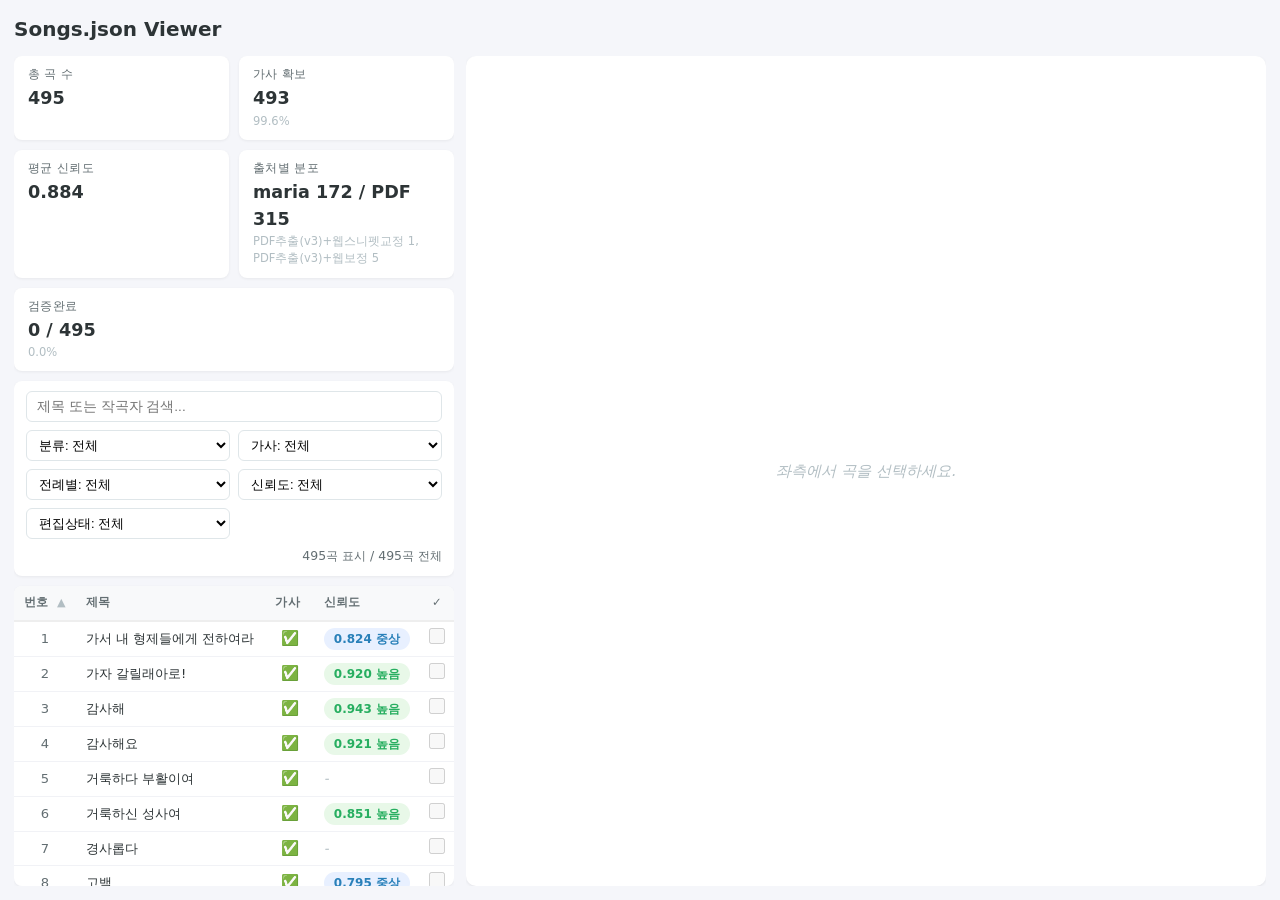
==== viewer/index.html @ a034b21b "Complete S-004: viewer UI/UX overhaul for lyrics editing 뷰어를 선곡 담당자 실사용 수준으로 끌어올림.  산출물 - viewer/ser" ====
<!DOCTYPE html>
<html lang="ko">
<head>
<meta charset="UTF-8">
<meta name="viewport" content="width=device-width, initial-scale=1.0">
<title>Songs.json Viewer</title>
<style>
*, *::before, *::after { box-sizing: border-box; margin: 0; padding: 0; }

html, body { height: 100%; }

body {
  font-family: system-ui, -apple-system, sans-serif;
  background: #f5f6fa;
  color: #2d3436;
  line-height: 1.5;
  overflow: hidden;
}

.app {
  display: grid;
  grid-template-columns: minmax(360px, 440px) minmax(0, 1fr);
  grid-template-rows: auto minmax(0, 1fr);
  gap: 12px;
  height: 100vh;
  padding: 14px;
}

.app > .header-bar {
  grid-column: 1 / -1;
  display: flex;
  align-items: center;
  gap: 16px;
}

.left-pane, .right-pane {
  min-height: 0;
  display: flex;
  flex-direction: column;
  gap: 10px;
  overflow: hidden;
}

h1 {
  font-size: 1.25rem;
  font-weight: 700;
  color: #2d3436;
  margin-right: auto;
}

/* ── Stats Cards ── */
.stats-grid {
  display: grid;
  grid-template-columns: repeat(2, 1fr);
  gap: 10px;
}

.stat-card {
  background: #fff;
  border-radius: 8px;
  padding: 10px 14px;
  box-shadow: 0 1px 3px rgba(0,0,0,0.06);
}

.stat-card .label {
  font-size: 0.72rem;
  color: #636e72;
  text-transform: uppercase;
  letter-spacing: 0.4px;
  margin-bottom: 2px;
}

.stat-card .value {
  font-size: 1.1rem;
  font-weight: 700;
  color: #2d3436;
}

.stat-card .sub {
  font-size: 0.72rem;
  color: #b2bec3;
  margin-top: 1px;
}

/* ── Filter Bar ── */
.filter-bar {
  background: #fff;
  border-radius: 8px;
  padding: 10px 12px;
  box-shadow: 0 1px 3px rgba(0,0,0,0.06);
  display: grid;
  grid-template-columns: 1fr 1fr;
  gap: 8px;
  align-items: center;
}

.filter-bar input[type="text"] {
  grid-column: 1 / -1;
  min-width: 0;
  padding: 7px 10px;
  border: 1px solid #dfe6e9;
  border-radius: 6px;
  font-size: 0.85rem;
  outline: none;
  transition: border-color 0.2s;
}

.filter-bar input[type="text"]:focus {
  border-color: #74b9ff;
}

.filter-bar select {
  min-width: 0;
  padding: 6px 8px;
  border: 1px solid #dfe6e9;
  border-radius: 6px;
  font-size: 0.8rem;
  background: #fff;
  cursor: pointer;
  outline: none;
}

.filter-bar select:focus {
  border-color: #74b9ff;
}

.filter-count {
  grid-column: 1 / -1;
  font-size: 0.78rem;
  color: #636e72;
  text-align: right;
}

/* ── Table ── */
.table-wrapper {
  background: #fff;
  border-radius: 8px;
  box-shadow: 0 1px 3px rgba(0,0,0,0.06);
  overflow: auto;
  flex: 1;
  min-height: 0;
}

table {
  width: 100%;
  border-collapse: collapse;
}

thead { position: sticky; top: 0; z-index: 1; }

thead th {
  background: #f8f9fa;
  padding: 8px 10px;
  text-align: left;
  font-size: 0.72rem;
  font-weight: 600;
  color: #636e72;
  text-transform: uppercase;
  letter-spacing: 0.3px;
  border-bottom: 2px solid #eee;
  cursor: pointer;
  user-select: none;
  white-space: nowrap;
}

thead th:hover {
  background: #eef1f5;
}

thead th .sort-arrow {
  margin-left: 4px;
  font-size: 0.7rem;
  color: #b2bec3;
}

thead th .sort-arrow.active {
  color: #2d3436;
}

tbody tr {
  cursor: pointer;
  transition: background 0.15s;
}

tbody tr:hover {
  background: #f0f4ff;
}

tbody tr.selected {
  background: #dfe6ff;
}

tbody td {
  padding: 6px 10px;
  font-size: 0.82rem;
  border-bottom: 1px solid #f1f2f6;
}

td.num-col {
  text-align: center;
  color: #636e72;
  font-weight: 500;
  width: 48px;
}

td.icon-col {
  text-align: center;
  width: 36px;
  font-size: 0.9rem;
}

td.badge-col {
  width: 90px;
}

td.check-col, th[data-col="검증완료"] {
  width: 34px;
  text-align: center;
  padding: 4px 6px;
}

td.check-col input[type="checkbox"] {
  cursor: pointer;
  width: 16px;
  height: 16px;
}

td.check-col.saving input {
  opacity: 0.4;
}

/* ── Badges ── */
.badge {
  display: inline-block;
  padding: 2px 10px;
  border-radius: 12px;
  font-size: 0.75rem;
  font-weight: 600;
  white-space: nowrap;
}

.badge-green  { background: #e8f8e8; color: #27ae60; }
.badge-blue   { background: #e8f0ff; color: #2980b9; }
.badge-yellow { background: #fff8e1; color: #f39c12; }
.badge-red    { background: #fde8e8; color: #e74c3c; }
.badge-gray   { background: #f1f2f6; color: #636e72; }

.user-edit-mark {
  display: inline-block;
  margin-left: 4px;
  color: #e67e22;
  font-weight: 700;
  cursor: help;
}

/* ── Detail Panel ── */
.detail-panel {
  background: #fff;
  border-radius: 10px;
  box-shadow: 0 1px 3px rgba(0,0,0,0.08);
  padding: 20px 24px;
  flex: 1;
  min-height: 0;
  overflow-y: auto;
  display: flex;
  flex-direction: column;
}

.detail-empty {
  flex: 1;
  display: flex;
  align-items: center;
  justify-content: center;
  color: #b2bec3;
  font-size: 0.95rem;
  font-style: italic;
}

.detail-title-row {
  display: flex;
  align-items: baseline;
  gap: 16px;
  margin-bottom: 16px;
  padding-bottom: 12px;
  border-bottom: 2px solid #f1f2f6;
}

.detail-panel .detail-title {
  font-size: 1.4rem;
  font-weight: 700;
  flex: 1;
  min-width: 0;
}

.verify-label {
  display: flex;
  align-items: center;
  gap: 6px;
  font-size: 0.82rem;
  color: #636e72;
  cursor: pointer;
  user-select: none;
  white-space: nowrap;
}

.verify-label input[type="checkbox"] {
  width: 16px;
  height: 16px;
  cursor: pointer;
}

.detail-nav {
  display: flex;
  align-items: center;
  gap: 8px;
  font-size: 0.82rem;
  color: #636e72;
  white-space: nowrap;
}

.detail-nav .nav-btn {
  padding: 4px 10px;
  border: 1px solid #dfe6e9;
  border-radius: 6px;
  background: #fff;
  cursor: pointer;
  font-size: 0.82rem;
  color: #2d3436;
}

.detail-nav .nav-btn:hover:not(:disabled) { background: #f0f4ff; border-color: #74b9ff; }
.detail-nav .nav-btn:disabled { opacity: 0.4; cursor: not-allowed; }

.detail-nav .nav-pos {
  font-weight: 600;
  color: #2d3436;
  min-width: 70px;
  text-align: center;
}

.detail-meta {
  display: grid;
  grid-template-columns: repeat(auto-fill, minmax(220px, 1fr));
  gap: 10px 24px;
  margin-bottom: 20px;
}

.detail-meta .meta-item {
  display: flex;
  gap: 8px;
}

.detail-meta .meta-label {
  font-size: 0.82rem;
  color: #636e72;
  white-space: nowrap;
  min-width: 80px;
}

.detail-meta .meta-value {
  font-size: 0.88rem;
  font-weight: 500;
}

.detail-section-title {
  font-size: 0.9rem;
  font-weight: 700;
  color: #2d3436;
  margin: 20px 0 10px;
  padding-bottom: 6px;
  border-bottom: 1px solid #f1f2f6;
}

.lyrics-box {
  background: #fafbfc;
  border: 1px solid #eee;
  border-radius: 8px;
  padding: 18px 22px;
  font-size: 0.9rem;
  line-height: 1.8;
  white-space: pre-wrap;
  word-break: break-word;
  max-height: 500px;
  overflow-y: auto;
}

.lyrics-section-header {
  display: flex;
  align-items: center;
  justify-content: space-between;
  margin: 20px 0 10px;
  padding-bottom: 6px;
  border-bottom: 1px solid #f1f2f6;
}

.lyrics-section-header .title {
  font-size: 0.9rem;
  font-weight: 700;
  color: #2d3436;
}

.btn {
  display: inline-block;
  padding: 6px 14px;
  border: 1px solid #dfe6e9;
  border-radius: 6px;
  font-size: 0.82rem;
  background: #fff;
  color: #2d3436;
  cursor: pointer;
  transition: background 0.15s, border-color 0.15s;
}

.btn:hover { background: #f0f4ff; border-color: #74b9ff; }
.btn-primary { background: #74b9ff; color: #fff; border-color: #74b9ff; }
.btn-primary:hover { background: #5aa3f5; border-color: #5aa3f5; }
.btn-danger { color: #c0392b; border-color: #f5b7b1; }
.btn-danger:hover { background: #fde8e8; }
.btn:disabled { opacity: 0.5; cursor: not-allowed; }

.editor-split {
  display: grid;
  grid-template-columns: 1fr 1fr;
  gap: 10px;
  margin-bottom: 16px;
}

@media (max-width: 1200px) {
  .editor-split { grid-template-columns: 1fr; }
}

.lyrics-editor {
  width: 100%;
  min-height: 320px;
  padding: 12px 16px;
  border: 1px solid #dfe6e9;
  border-radius: 8px;
  font-family: ui-monospace, Menlo, Consolas, monospace;
  font-size: 0.88rem;
  line-height: 1.7;
  resize: vertical;
  outline: none;
  transition: border-color 0.15s;
}

.lyrics-editor:focus { border-color: #74b9ff; }
.lyrics-editor[readonly] { background: #fafbfc; color: #636e72; }

.preview-pane {
  border: 1px solid #eee;
  border-radius: 8px;
  background: #fafbfc;
  padding: 10px;
  min-height: 320px;
  max-height: 520px;
  overflow-y: auto;
  font-size: 0.85rem;
  line-height: 1.7;
}

.dirty-dot {
  color: #e67e22;
  font-size: 0.7rem;
  margin-left: 4px;
  animation: pulse 1.5s ease-in-out infinite;
}

@keyframes pulse {
  0%, 100% { opacity: 1; }
  50% { opacity: 0.4; }
}

.lyrics-section-header .hint {
  font-size: 0.72rem;
  color: #b2bec3;
  white-space: nowrap;
}

.preview-section {
  background: #fff;
  border: 1px solid #eef0f4;
  border-radius: 6px;
  padding: 10px 14px;
  margin-bottom: 10px;
}

.preview-section:last-child { margin-bottom: 0; }

.preview-section-header {
  display: flex;
  align-items: center;
  gap: 6px;
  margin-bottom: 6px;
  padding-bottom: 4px;
  border-bottom: 1px dashed #eef0f4;
}

.preview-marker {
  display: inline-block;
  background: #74b9ff;
  color: #fff;
  padding: 1px 8px;
  border-radius: 4px;
  font-size: 0.76rem;
  font-weight: 600;
}

.preview-marker.implicit { background: #b2bec3; }

.preview-section-body {
  white-space: pre-wrap;
  word-break: break-word;
  color: #2d3436;
}

.preview-violations {
  margin-left: auto;
  display: flex;
  gap: 4px;
  flex-wrap: wrap;
}

.violation-tag {
  background: #fde8e8;
  color: #c0392b;
  padding: 1px 7px;
  border-radius: 4px;
  font-size: 0.72rem;
  font-weight: 600;
  cursor: help;
}

.preview-summary {
  font-size: 0.78rem;
  color: #636e72;
  margin-bottom: 8px;
  display: flex;
  gap: 12px;
}

.preview-summary .ok { color: #27ae60; font-weight: 600; }
.preview-summary .bad { color: #e74c3c; font-weight: 600; }

.preview-empty {
  color: #b2bec3;
  font-style: italic;
  text-align: center;
  padding: 40px 0;
}

.editor-actions {
  display: flex;
  gap: 8px;
  margin-top: 10px;
  align-items: center;
}

.editor-actions .hint {
  margin-left: auto;
  font-size: 0.78rem;
  color: #b2bec3;
}

.save-status {
  font-size: 0.82rem;
  color: #636e72;
}
.save-status.ok   { color: #27ae60; }
.save-status.err  { color: #e74c3c; }

.lyrics-box .marker {
  display: inline-block;
  background: #74b9ff;
  color: #fff;
  padding: 1px 8px;
  border-radius: 4px;
  font-size: 0.78rem;
  font-weight: 600;
  margin-right: 4px;
}

.reliability-grid {
  display: grid;
  grid-template-columns: repeat(auto-fill, minmax(200px, 1fr));
  gap: 8px;
}

.reliability-item {
  display: flex;
  justify-content: space-between;
  align-items: center;
  background: #fafbfc;
  padding: 6px 12px;
  border-radius: 6px;
  font-size: 0.82rem;
}

.reliability-item .ri-name {
  color: #636e72;
}

.reliability-item .ri-bar {
  width: 60px;
  height: 6px;
  background: #eee;
  border-radius: 3px;
  margin: 0 8px;
  overflow: hidden;
  flex-shrink: 0;
}

.reliability-item .ri-bar-fill {
  height: 100%;
  border-radius: 3px;
  transition: width 0.3s;
}

.reliability-item .ri-val {
  font-weight: 600;
  min-width: 36px;
  text-align: right;
}

.ref-links {
  display: flex;
  flex-direction: column;
  gap: 6px;
}

.ref-link-row {
  display: flex;
  align-items: center;
  gap: 8px;
  background: #fafbfc;
  border: 1px solid #eef0f4;
  border-radius: 6px;
  padding: 6px 10px;
  font-size: 0.85rem;
}

.ref-link-row a {
  color: #2980b9;
  text-decoration: none;
  flex-shrink: 0;
  font-weight: 500;
  min-width: 90px;
}

.ref-link-row a:hover { text-decoration: underline; }

.ref-link-row .ref-url-text {
  flex: 1;
  min-width: 0;
  overflow: hidden;
  text-overflow: ellipsis;
  white-space: nowrap;
  color: #636e72;
  font-size: 0.78rem;
  font-family: ui-monospace, Menlo, Consolas, monospace;
}

.ref-link-row .ref-btn {
  border: none;
  background: transparent;
  color: #636e72;
  cursor: pointer;
  padding: 2px 6px;
  border-radius: 4px;
  font-size: 0.82rem;
}

.ref-link-row .ref-btn:hover { background: #eef1f5; color: #2d3436; }
.ref-link-row .ref-btn.ref-btn-del:hover { background: #fde8e8; color: #c0392b; }

.ref-link-add {
  display: flex;
  gap: 6px;
  margin-top: 6px;
}

.ref-link-add input {
  flex: 1;
  min-width: 0;
  padding: 6px 10px;
  border: 1px solid #dfe6e9;
  border-radius: 6px;
  font-size: 0.82rem;
  font-family: ui-monospace, Menlo, Consolas, monospace;
  outline: none;
}

.ref-link-add input:focus { border-color: #74b9ff; }

.ref-link-empty {
  color: #b2bec3;
  font-style: italic;
  font-size: 0.82rem;
  padding: 4px 0;
}

.failure-reasons {
  display: flex;
  flex-wrap: wrap;
  gap: 6px;
  margin-top: 8px;
}

.failure-tag {
  background: #fde8e8;
  color: #c0392b;
  padding: 3px 10px;
  border-radius: 4px;
  font-size: 0.78rem;
}

.no-data {
  color: #b2bec3;
  font-style: italic;
  font-size: 0.85rem;
}

/* ── Loading / Error ── */
.loading-msg {
  text-align: center;
  padding: 60px;
  color: #636e72;
  font-size: 1rem;
}

.table-body-empty td {
  text-align: center;
  padding: 40px;
  color: #b2bec3;
}
</style>
</head>
<body>

<div class="app">
  <div class="header-bar">
    <h1>Songs.json Viewer</h1>
    <span class="save-status" id="saveStatus"></span>
  </div>

  <div class="left-pane">

  <!-- Stats -->
  <div class="stats-grid" id="statsGrid">
    <div class="stat-card">
      <div class="label">총 곡 수</div>
      <div class="value" id="statTotal">-</div>
    </div>
    <div class="stat-card">
      <div class="label">가사 확보</div>
      <div class="value" id="statLyrics">-</div>
      <div class="sub" id="statLyricsSub"></div>
    </div>
    <div class="stat-card">
      <div class="label">평균 신뢰도</div>
      <div class="value" id="statReliability">-</div>
    </div>
    <div class="stat-card">
      <div class="label">출처별 분포</div>
      <div class="value" id="statSources">-</div>
      <div class="sub" id="statSourcesSub"></div>
    </div>
    <div class="stat-card" style="grid-column: 1 / -1;">
      <div class="label">검증완료</div>
      <div class="value" id="statVerified">-</div>
      <div class="sub" id="statVerifiedSub"></div>
    </div>
  </div>

  <!-- Filters -->
  <div class="filter-bar">
    <input type="text" id="searchInput" placeholder="제목 또는 작곡자 검색...">
    <select id="filterCategory">
      <option value="">분류: 전체</option>
      <option value="성가">성가</option>
      <option value="미사곡">미사곡</option>
    </select>
    <select id="filterLyrics">
      <option value="">가사: 전체</option>
      <option value="true">확보</option>
      <option value="false">미확보</option>
    </select>
    <select id="filterLiturgy">
      <option value="">전례별: 전체</option>
      <option value="봉헌">봉헌</option>
      <option value="성체">성체</option>
      <option value="파견">파견</option>
      <option value="묵상">묵상</option>
    </select>
    <select id="filterReliability">
      <option value="">신뢰도: 전체</option>
      <option value="높음">높음</option>
      <option value="중상">중상</option>
      <option value="중">중</option>
      <option value="낮음">낮음</option>
    </select>
    <select id="filterEditState">
      <option value="">편집상태: 전체</option>
      <option value="violation">형식위반 (실패원인 있음)</option>
      <option value="unedited">미편집</option>
      <option value="edited">수정됨 (*)</option>
      <option value="verified">검증완료 ✓</option>
      <option value="unverified">검증 안 됨</option>
    </select>
    <span class="filter-count" id="filterCount"></span>
  </div>

  <!-- Table -->
  <div class="table-wrapper">
    <table>
      <thead>
        <tr>
          <th data-col="번호" data-type="number">번호 <span class="sort-arrow" id="sort-번호">&#9650;</span></th>
          <th data-col="제목" data-type="string">제목 <span class="sort-arrow" id="sort-제목"></span></th>
          <th data-col="가사확보" data-type="boolean">가사 <span class="sort-arrow" id="sort-가사확보"></span></th>
          <th data-col="신뢰도" data-type="number">신뢰도 <span class="sort-arrow" id="sort-신뢰도"></span></th>
          <th data-col="검증완료" data-type="boolean" title="수동 검증 완료 체크">✓</th>
        </tr>
      </thead>
      <tbody id="tableBody">
        <tr><td colspan="5" class="loading-msg">데이터를 불러오는 중...</td></tr>
      </tbody>
    </table>
  </div>

  </div><!-- /left-pane -->

  <div class="right-pane">

  <!-- Detail Panel -->
  <div class="detail-panel" id="detailPanel">
    <div class="detail-empty" id="detailEmpty">좌측에서 곡을 선택하세요.</div>

    <div id="detailContent" style="display:none;">
      <div class="detail-title-row">
        <div class="detail-title" id="detailTitle"></div>
        <label class="verify-label" title="수동 검증 완료">
          <input type="checkbox" id="detailVerifiedCb"> 검증완료
        </label>
        <div class="detail-nav">
          <button class="nav-btn" id="btnPrev" title="이전 곡 (k)">◀</button>
          <span class="nav-pos" id="navPos">- / -</span>
          <button class="nav-btn" id="btnNext" title="다음 곡 (j)">▶</button>
        </div>
      </div>
      <div class="detail-meta" id="detailMeta"></div>

      <div class="lyrics-section-header">
        <span class="title">가사 <span id="detailLyricsMark"></span> <span class="dirty-dot" id="dirtyDot" style="display:none;" title="저장되지 않은 변경사항">●</span></span>
        <span class="hint">Ctrl+S 저장 · Esc 되돌리기 · 곡 이동 시 자동 저장</span>
      </div>
      <div class="editor-split" id="editorSplit">
        <textarea class="lyrics-editor" id="lyricsEditor" spellcheck="false" placeholder="가사를 입력하세요"></textarea>
        <div class="preview-pane" id="previewPane">
          <div class="preview-empty">(내용 없음)</div>
        </div>
      </div>

      <div class="detail-section-title">신뢰도 세부 지표 <span id="detailReliabilityMark"></span></div>
      <div class="reliability-grid" id="detailReliability"></div>
      <div class="failure-reasons" id="detailFailures"></div>

      <div class="detail-section-title">참조 URL</div>
      <div class="ref-links" id="detailRefLinks"></div>
      <div class="ref-link-add" id="refLinkAddRow">
        <input type="url" id="refLinkInput" placeholder="https://... (Enter 또는 추가 버튼)" spellcheck="false">
        <button class="btn" id="refLinkAddBtn" type="button">추가</button>
      </div>
    </div>
  </div>
  </div><!-- /right-pane -->
</div><!-- /app -->

<script>
(function() {
  'use strict';

  let allSongs = [];
  let filteredSongs = [];
  let sortCol = '번호';
  let sortAsc = true;
  let selectedSongId = null;
  let readOnly = false;         // true when loaded without backend (no edit possible)
  let currentOriginalBody = ''; // last saved body for the currently displayed song
  let navigating = false;       // prevents re-entrant navigation

  // ── Load Data ──
  loadSongs();

  function loadSongs() {
    tryBackend()
      .catch(() => { readOnly = true; return tryStatic(); })
      .then(data => {
        allSongs = Object.values(data.songs);
        init();
      })
      .catch(err => {
        document.getElementById('tableBody').innerHTML =
          '<tr><td colspan="5" class="loading-msg" style="color:#e74c3c;">songs.json 로드 실패: ' + err.message + '</td></tr>';
      });
  }

  function tryBackend() {
    return fetch('/api/songs', { cache: 'no-store' })
      .then(r => { if (!r.ok) throw new Error('backend ' + r.status); return r.json(); });
  }

  function tryStatic() {
    return fetch('../data/songs.json')
      .then(r => { if (!r.ok) throw new Error('static ' + r.status); return r.json(); });
  }

  function init() {
    computeStats();
    applyFilters();
    bindEvents();
  }

  // ── Stats ──
  function computeStats() {
    const total = allSongs.length;
    const lyricsCount = allSongs.filter(s => s.가사 && s.가사.확보여부).length;
    const pct = total > 0 ? ((lyricsCount / total) * 100).toFixed(1) : 0;

    // Average reliability (only for songs with lyrics)
    const withScore = allSongs.filter(s => s.신뢰도 && typeof s.신뢰도.점수 === 'number');
    const avgScore = withScore.length > 0
      ? (withScore.reduce((a, s) => a + s.신뢰도.점수, 0) / withScore.length)
      : 0;

    // Sources
    const sources = {};
    allSongs.forEach(s => {
      const src = (s.가사 && s.가사.출처) || null;
      if (src) sources[src] = (sources[src] || 0) + 1;
    });

    document.getElementById('statTotal').textContent = total;
    document.getElementById('statLyrics').textContent = lyricsCount;
    document.getElementById('statLyricsSub').textContent = pct + '%';
    document.getElementById('statReliability').textContent = avgScore.toFixed(3);

    const mariaCount = sources['maria'] || 0;
    const pdfCount = sources['PDF추출(v3)'] || 0;
    document.getElementById('statSources').textContent = 'maria ' + mariaCount + ' / PDF ' + pdfCount;

    // Show other sources in sub if any
    const otherSources = Object.entries(sources)
      .filter(([k]) => k !== 'maria' && k !== 'PDF추출(v3)')
      .map(([k, v]) => k + ' ' + v);
    document.getElementById('statSourcesSub').textContent = otherSources.length > 0 ? otherSources.join(', ') : '';

    updateVerifiedStat();
  }

  function updateVerifiedStat() {
    const total = allSongs.length;
    const verified = allSongs.filter(s => s.검증완료).length;
    const pct = total > 0 ? ((verified / total) * 100).toFixed(1) : 0;
    const valEl = document.getElementById('statVerified');
    const subEl = document.getElementById('statVerifiedSub');
    if (valEl) valEl.textContent = verified + ' / ' + total;
    if (subEl) subEl.textContent = pct + '%';
  }

  // ── Filtering ──
  function applyFilters() {
    const q = document.getElementById('searchInput').value.trim().toLowerCase();
    const cat = document.getElementById('filterCategory').value;
    const lyr = document.getElementById('filterLyrics').value;
    const lit = document.getElementById('filterLiturgy').value;
    const rel = document.getElementById('filterReliability').value;
    const edit = document.getElementById('filterEditState').value;

    filteredSongs = allSongs.filter(s => {
      // Text search
      if (q) {
        const title = (s.제목 || '').toLowerCase();
        const composer = (s.작곡자 || '').toLowerCase();
        if (!title.includes(q) && !composer.includes(q)) return false;
      }
      // Category
      if (cat && s.분류 !== cat) return false;
      // Lyrics
      if (lyr === 'true' && !(s.가사 && s.가사.확보여부)) return false;
      if (lyr === 'false' && (s.가사 && s.가사.확보여부)) return false;
      // Liturgy
      if (lit) {
        const val = s.색인 && s.색인.전례별;
        if (val !== lit) return false;
      }
      // Reliability
      if (rel) {
        const grade = s.신뢰도 && s.신뢰도.등급;
        if (grade !== rel) return false;
      }
      // Edit state
      if (edit) {
        const hasViolation = !!(s.신뢰도 && Array.isArray(s.신뢰도.실패원인) && s.신뢰도.실패원인.length > 0);
        const isEdited = !!s.사용자수정시각;
        const isVerified = !!s.검증완료;
        if (edit === 'violation' && !hasViolation) return false;
        if (edit === 'unedited' && isEdited) return false;
        if (edit === 'edited' && !isEdited) return false;
        if (edit === 'verified' && !isVerified) return false;
        if (edit === 'unverified' && isVerified) return false;
      }
      return true;
    });

    sortSongs();
    renderTable();
    document.getElementById('filterCount').textContent = filteredSongs.length + '곡 표시 / ' + allSongs.length + '곡 전체';
    updateNavPos();
  }

  // ── Sorting ──
  function sortSongs() {
    filteredSongs.sort((a, b) => {
      let va, vb;
      switch (sortCol) {
        case '번호':
          va = a.번호; vb = b.번호; break;
        case '제목':
          va = a.제목 || ''; vb = b.제목 || ''; break;
        case '작곡자':
          va = a.작곡자 || ''; vb = b.작곡자 || ''; break;
        case '분류':
          va = a.분류 || ''; vb = b.분류 || ''; break;
        case '전례별':
          va = (a.색인 && a.색인.전례별) || ''; vb = (b.색인 && b.색인.전례별) || ''; break;
        case '가사확보':
          va = (a.가사 && a.가사.확보여부) ? 1 : 0;
          vb = (b.가사 && b.가사.확보여부) ? 1 : 0; break;
        case '신뢰도':
          va = (a.신뢰도 && a.신뢰도.점수) || 0;
          vb = (b.신뢰도 && b.신뢰도.점수) || 0; break;
        default:
          va = 0; vb = 0;
      }
      if (typeof va === 'string') {
        const cmp = va.localeCompare(vb, 'ko');
        return sortAsc ? cmp : -cmp;
      }
      return sortAsc ? va - vb : vb - va;
    });
  }

  // ── Render Table ──
  function renderTable() {
    const tbody = document.getElementById('tableBody');
    if (filteredSongs.length === 0) {
      tbody.innerHTML = '<tr><td colspan="5" class="table-body-empty">검색 결과가 없습니다.</td></tr>';
      return;
    }

    const fragment = document.createDocumentFragment();
    filteredSongs.forEach(s => {
      const tr = document.createElement('tr');
      if (s.번호 === selectedSongId) tr.classList.add('selected');
      tr.dataset.id = s.번호;

      const hasLyrics = s.가사 && s.가사.확보여부;
      const score = (s.신뢰도 && s.신뢰도.점수) || null;
      const grade = (s.신뢰도 && s.신뢰도.등급) || '';
      const edited = !!s.사용자수정시각;
      const verified = !!s.검증완료;

      tr.innerHTML =
        '<td class="num-col">' + s.번호 + '</td>' +
        '<td>' + esc(s.제목 || '') + '</td>' +
        '<td class="icon-col">' + (hasLyrics ? '\u2705' : '\u274C') + '</td>' +
        '<td class="badge-col">' + renderBadge(score, grade) + renderEditMark(edited, s.사용자수정시각) + '</td>' +
        '<td class="check-col"><input type="checkbox" data-verify-id="' + s.번호 + '"' + (verified ? ' checked' : '') + (readOnly ? ' disabled' : '') + ' title="수동 검증 완료"></td>';

      fragment.appendChild(tr);
    });

    tbody.innerHTML = '';
    tbody.appendChild(fragment);
  }

  function renderBadge(score, grade) {
    if (score === null) return '<span class="no-data">-</span>';
    const colorMap = { '높음': 'green', '중상': 'blue', '중': 'yellow', '낮음': 'red' };
    const cls = colorMap[grade] || 'gray';
    return '<span class="badge badge-' + cls + '">' + score.toFixed(3) + ' ' + grade + '</span>';
  }

  function renderEditMark(edited, timestamp) {
    if (!edited) return '';
    const tip = '사용자 수정됨 (' + (timestamp || '시각 미상') + ') — 신뢰도 재평가 필요';
    return '<span class="user-edit-mark" title="' + esc(tip) + '">*</span>';
  }

  function esc(str) {
    const el = document.createElement('span');
    el.textContent = str;
    return el.innerHTML;
  }

  const REF_URL_MAP = [
    { match: /(^|\.)maria\.catholic\.or\.kr$/, label: '가톨릭 굿뉴스', emoji: '⛪' },
    { match: /(^|\.)gasazip\.com$/,            label: '가사집',       emoji: '📝' },
    { match: /(^|\.)bugs\.co\.kr$/,            label: '벅스',         emoji: '🎵' },
    { match: /(^|\.)melon\.com$/,              label: '멜론',         emoji: '🍈' },
    { match: /(^|\.)genie\.co\.kr$/,           label: '지니',         emoji: '🧞' },
    { match: /(^|\.)(youtube\.com|youtu\.be)$/,label: '유튜브',       emoji: '📺' },
    { match: /(^|\.)vibe\.naver\.com$/,        label: 'VIBE',         emoji: '🎧' },
  ];

  function refUrlLabel(url) {
    let host = '';
    try { host = new URL(url).hostname.toLowerCase().replace(/^www\./, ''); }
    catch (e) { return { label: url, emoji: '🔗' }; }
    for (const rule of REF_URL_MAP) {
      if (rule.match.test(host)) return { label: rule.label, emoji: rule.emoji };
    }
    return { label: host || url, emoji: '🔗' };
  }

  function renderRefLinks(song) {
    const el = document.getElementById('detailRefLinks');
    const urls = (song.가사 && song.가사.참조URL) || [];
    if (urls.length === 0) {
      el.innerHTML = '<div class="ref-link-empty">등록된 참조 링크 없음</div>';
      return;
    }
    el.innerHTML = urls.map((url, i) => {
      const { label, emoji } = refUrlLabel(url);
      const delBtn = readOnly ? '' :
        '<button class="ref-btn ref-btn-del" data-ref-del="' + i + '" title="삭제">✕</button>';
      return '<div class="ref-link-row">' +
        '<a href="' + esc(url) + '" target="_blank" rel="noopener" title="' + esc(url) + '">' +
          emoji + ' ' + esc(label) +
        '</a>' +
        '<span class="ref-url-text" title="' + esc(url) + '">' + esc(url) + '</span>' +
        delBtn +
      '</div>';
    }).join('');
  }

  function currentRefUrls() {
    const song = allSongs.find(s => s.번호 === selectedSongId);
    return (song && song.가사 && Array.isArray(song.가사.참조URL)) ? song.가사.참조URL.slice() : [];
  }

  function saveRefUrls(urls) {
    if (readOnly || selectedSongId === null) return Promise.resolve({ ok: false, error: 'readOnly' });
    const song = allSongs.find(s => s.번호 === selectedSongId);
    if (!song) return Promise.resolve({ ok: false, error: 'no song' });
    setSaveStatus('참조URL 저장 중...', '');
    return fetch('/api/songs/' + encodeURIComponent(String(song.번호)), {
      method: 'PUT',
      headers: { 'Content-Type': 'application/json' },
      body: JSON.stringify({ '가사': { '참조URL': urls } }),
    })
      .then(r => r.json().then(j => ({ httpOk: r.ok, body: j })))
      .then(({ httpOk, body }) => {
        if (!httpOk || !body.ok) {
          setSaveStatus('참조URL 저장 실패: ' + (body.error || 'unknown'), 'err');
          return { ok: false, error: body.error };
        }
        song.가사 = song.가사 || {};
        song.가사.참조URL = urls;
        song.사용자수정시각 = body['사용자수정시각'];
        setSaveStatus('참조URL 저장됨 (' + body['사용자수정시각'] + ')', 'ok');
        renderRefLinks(song);
        const markHtml = renderEditMark(true, body['사용자수정시각']);
        document.getElementById('detailLyricsMark').innerHTML = markHtml;
        document.getElementById('detailReliabilityMark').innerHTML = markHtml;
        return { ok: true };
      })
      .catch(err => {
        setSaveStatus('네트워크 오류: ' + err.message, 'err');
        return { ok: false, error: err.message };
      });
  }

  function addRefUrl() {
    const input = document.getElementById('refLinkInput');
    const url = input.value.trim();
    if (!url) return;
    if (!/^https?:\/\//i.test(url)) {
      setSaveStatus('URL은 http:// 또는 https:// 로 시작해야 합니다.', 'err');
      return;
    }
    const urls = currentRefUrls();
    if (urls.includes(url)) {
      setSaveStatus('이미 등록된 URL입니다.', 'err');
      return;
    }
    urls.push(url);
    saveRefUrls(urls).then(res => {
      if (res.ok) input.value = '';
    });
  }

  function deleteRefUrl(index) {
    const urls = currentRefUrls();
    if (index < 0 || index >= urls.length) return;
    urls.splice(index, 1);
    saveRefUrls(urls);
  }

  // ── Detail Panel ──
  function showDetail(song) {
    selectedSongId = song.번호;
    document.getElementById('detailEmpty').style.display = 'none';
    document.getElementById('detailContent').style.display = '';

    // Title
    document.getElementById('detailTitle').textContent = song.번호 + '. ' + (song.제목 || '');

    // Verification checkbox (detail panel)
    const detailCb = document.getElementById('detailVerifiedCb');
    detailCb.checked = !!song.검증완료;
    detailCb.disabled = readOnly;

    // Edit marker (*)
    const markHtml = renderEditMark(!!song.사용자수정시각, song.사용자수정시각);
    document.getElementById('detailLyricsMark').innerHTML = markHtml;
    document.getElementById('detailReliabilityMark').innerHTML = markHtml;

    // Load lyrics into the always-on editor
    const editor = document.getElementById('lyricsEditor');
    const body = (song.가사 && song.가사.본문) || '';
    editor.value = body;
    editor.readOnly = readOnly;
    currentOriginalBody = body;
    updateDirtyIndicator();
    renderPreview(body);
    setSaveStatus('', '');

    // Meta
    const metaEl = document.getElementById('detailMeta');
    const liturgy = song.색인 || {};
    const extId = song.외부ID || {};
    const metaItems = [
      ['작곡자', song.작곡자 || '-'],
      ['분류', song.분류 || '-'],
      ['전례별', liturgy.전례별 || '-'],
      ['전례시기', liturgy.전례시기 || '-'],
      ['성월별', liturgy.성월별 || '-'],
      ['대축일별', liturgy.대축일별 || '-'],
      ['관련성경구절', liturgy.관련성경구절 || '-'],
      ['비고', liturgy.비고 || '-'],
      ['가톨릭성가번호', extId.가톨릭성가번호 != null ? extId.가톨릭성가번호 : '-'],
      ['가사출처', (song.가사 && song.가사.출처) || '-'],
      ['절구조', (song.가사 && song.가사.절구조) || '-'],
    ];
    metaEl.innerHTML = metaItems.map(([label, value]) =>
      '<div class="meta-item"><span class="meta-label">' + label + '</span><span class="meta-value">' + esc(String(value)) + '</span></div>'
    ).join('');

    // Reliability
    const relGrid = document.getElementById('detailReliability');
    const failEl = document.getElementById('detailFailures');
    if (song.신뢰도 && song.신뢰도.세부지표) {
      const indicators = song.신뢰도.세부지표;
      relGrid.innerHTML = Object.entries(indicators).map(([name, val]) => {
        const pct = (val * 100).toFixed(1);
        const color = val >= 0.8 ? '#27ae60' : val >= 0.5 ? '#f39c12' : '#e74c3c';
        return '<div class="reliability-item">' +
          '<span class="ri-name">' + esc(name) + '</span>' +
          '<div class="ri-bar"><div class="ri-bar-fill" style="width:' + pct + '%;background:' + color + '"></div></div>' +
          '<span class="ri-val">' + pct + '%</span>' +
          '</div>';
      }).join('');
    } else {
      relGrid.innerHTML = '<span class="no-data">세부 지표 없음</span>';
    }

    // Failure reasons
    if (song.신뢰도 && song.신뢰도.실패원인 && song.신뢰도.실패원인.length > 0) {
      failEl.innerHTML = song.신뢰도.실패원인.map(r =>
        '<span class="failure-tag">' + esc(r) + '</span>'
      ).join('');
    } else {
      failEl.innerHTML = '';
    }

    // Ref links
    renderRefLinks(song);
    document.getElementById('refLinkInput').value = '';
    document.getElementById('refLinkAddRow').style.display = readOnly ? 'none' : '';

    // Highlight selected row + scroll into view within its scroll container
    document.querySelectorAll('#tableBody tr').forEach(tr => {
      const match = tr.dataset.id == song.번호;
      tr.classList.toggle('selected', match);
      if (match) tr.scrollIntoView({ block: 'nearest' });
    });

    updateNavPos();
  }

  // ── Events ──
  function bindEvents() {
    // Search
    let searchTimer;
    document.getElementById('searchInput').addEventListener('input', function() {
      clearTimeout(searchTimer);
      searchTimer = setTimeout(applyFilters, 200);
    });

    // Filters
    ['filterCategory', 'filterLyrics', 'filterLiturgy', 'filterReliability', 'filterEditState'].forEach(id => {
      document.getElementById(id).addEventListener('change', applyFilters);
    });

    // Nav buttons (go through autosave gate too)
    document.getElementById('btnPrev').addEventListener('click', () => navTo(-1));
    document.getElementById('btnNext').addEventListener('click', () => navTo(1));

    // Warn on tab close if dirty
    window.addEventListener('beforeunload', function(e) {
      if (isDirty()) {
        e.preventDefault();
        e.returnValue = '';
      }
    });

    // Table row click (ignore when checkbox was clicked)
    document.getElementById('tableBody').addEventListener('click', function(e) {
      if (e.target.closest('.check-col')) return;
      const tr = e.target.closest('tr');
      if (!tr || !tr.dataset.id) return;
      const song = allSongs.find(s => s.번호 == tr.dataset.id);
      if (song) requestNavigate(song);
    });

    // Verification checkbox toggle (table)
    document.getElementById('tableBody').addEventListener('change', function(e) {
      const cb = e.target;
      if (!cb.matches('input[type="checkbox"][data-verify-id]')) return;
      toggleVerified(cb.dataset.verifyId, cb);
    });

    // Verification checkbox (detail panel)
    document.getElementById('detailVerifiedCb').addEventListener('change', function(e) {
      if (selectedSongId === null) return;
      // Delegate to the same logic as the table checkbox
      toggleVerified(selectedSongId, e.target);
      // Keep the corresponding table-row checkbox in sync visually
      const rowCb = document.querySelector(
        '#tableBody input[data-verify-id="' + CSS.escape(String(selectedSongId)) + '"]'
      );
      if (rowCb) rowCb.checked = e.target.checked;
    });

    // Column sort
    document.querySelectorAll('thead th').forEach(th => {
      th.addEventListener('click', function() {
        const col = this.dataset.col;
        if (sortCol === col) {
          sortAsc = !sortAsc;
        } else {
          sortCol = col;
          sortAsc = true;
        }
        updateSortArrows();
        applyFilters();
      });
    });

    // Editor input → preview + dirty marker
    document.getElementById('lyricsEditor').addEventListener('input', function() {
      renderPreview(this.value);
      updateDirtyIndicator();
    });

    // Ref URL add/delete
    document.getElementById('refLinkAddBtn').addEventListener('click', addRefUrl);
    document.getElementById('refLinkInput').addEventListener('keydown', function(e) {
      if (e.key === 'Enter') {
        e.preventDefault();
        addRefUrl();
      }
    });
    document.getElementById('detailRefLinks').addEventListener('click', function(e) {
      const btn = e.target.closest('[data-ref-del]');
      if (!btn) return;
      const idx = parseInt(btn.dataset.refDel, 10);
      if (!Number.isNaN(idx)) deleteRefUrl(idx);
    });

    // Keyboard shortcuts
    document.addEventListener('keydown', function(e) {
      // Ctrl+S and Esc work regardless of focus target
      if ((e.ctrlKey || e.metaKey) && (e.key === 's' || e.key === 'S')) {
        e.preventDefault();
        saveCurrentLyrics({ allowEmpty: true });
        return;
      }
      if (e.key === 'Escape') {
        if (isDirty()) {
          e.preventDefault();
          revertLyrics();
        }
        return;
      }
      // Navigation j/k: only when focus isn't in an editable field
      const tag = (e.target && e.target.tagName) || '';
      if (/^(INPUT|TEXTAREA|SELECT)$/.test(tag)) return;
      if (e.ctrlKey || e.metaKey || e.altKey) return;
      if (e.key === 'j') {
        e.preventDefault();
        navTo(1);
      } else if (e.key === 'k') {
        e.preventDefault();
        navTo(-1);
      }
    });
  }

  // ── Verification Checkbox ──
  function toggleVerified(id, cbEl) {
    if (readOnly) return;
    const song = allSongs.find(s => s.번호 == id);
    if (!song) return;
    const newVal = cbEl.checked;
    const prevVal = !!song.검증완료;
    if (newVal === prevVal) return;

    const cell = cbEl.closest('.check-col');
    if (cell) cell.classList.add('saving');
    cbEl.disabled = true;

    fetch('/api/songs/' + encodeURIComponent(String(song.번호)), {
      method: 'PUT',
      headers: { 'Content-Type': 'application/json' },
      body: JSON.stringify({ '검증완료': newVal }),
    })
      .then(r => r.json().then(j => ({ httpOk: r.ok, body: j })))
      .then(({ httpOk, body }) => {
        cbEl.disabled = false;
        if (cell) cell.classList.remove('saving');
        if (!httpOk || !body.ok) {
          cbEl.checked = prevVal; // revert UI
          setSaveStatus('검증완료 저장 실패: ' + (body.error || 'unknown'), 'err');
          return;
        }
        song.검증완료 = body['검증완료'];
        // Sync detail-panel checkbox if showing this song
        if (selectedSongId === song.번호) {
          const detailCb = document.getElementById('detailVerifiedCb');
          if (detailCb) detailCb.checked = song.검증완료;
        }
        updateVerifiedStat();
        setSaveStatus(newVal ? '검증 완료' : '검증 해제', 'ok');
      })
      .catch(err => {
        cbEl.disabled = false;
        if (cell) cell.classList.remove('saving');
        cbEl.checked = prevVal;
        setSaveStatus('네트워크 오류: ' + err.message, 'err');
      });
  }

  // ── Edit / Save ──
  function isDirty() {
    if (selectedSongId === null) return false;
    return document.getElementById('lyricsEditor').value !== currentOriginalBody;
  }

  function updateDirtyIndicator() {
    const dot = document.getElementById('dirtyDot');
    dot.style.display = (!readOnly && isDirty()) ? '' : 'none';
  }

  function revertLyrics() {
    if (readOnly || selectedSongId === null) return;
    const editor = document.getElementById('lyricsEditor');
    editor.value = currentOriginalBody;
    renderPreview(currentOriginalBody);
    updateDirtyIndicator();
    setSaveStatus('되돌림', '');
  }

  // Returns a Promise<{ok, error?, skipped?}>. When allowEmpty is false,
  // an empty body (trimmed) is refused — used for autosave to avoid
  // accidental wipes.
  function saveCurrentLyrics({ allowEmpty }) {
    if (readOnly || selectedSongId === null) {
      return Promise.resolve({ ok: true, skipped: true });
    }
    const song = allSongs.find(s => s.번호 === selectedSongId);
    if (!song) return Promise.resolve({ ok: false, error: 'no song' });
    const newBody = document.getElementById('lyricsEditor').value;

    if (newBody === currentOriginalBody) {
      return Promise.resolve({ ok: true, skipped: true });
    }
    if (!allowEmpty && newBody.trim() === '') {
      return Promise.resolve({
        ok: false,
        error: '빈 본문 자동 저장 거부 (Ctrl+S로만 저장 가능)',
        emptyGuard: true,
      });
    }

    setSaveStatus('저장 중...', '');
    return fetch('/api/songs/' + encodeURIComponent(String(song.번호)), {
      method: 'PUT',
      headers: { 'Content-Type': 'application/json' },
      body: JSON.stringify({ '가사': { '본문': newBody } }),
    })
      .then(r => r.json().then(j => ({ httpOk: r.ok, body: j })))
      .then(({ httpOk, body }) => {
        if (!httpOk || !body.ok) {
          setSaveStatus('저장 실패: ' + (body.error || 'unknown'), 'err');
          return { ok: false, error: body.error || 'http ' + !httpOk };
        }
        song.가사 = song.가사 || {};
        song.가사.본문 = newBody;
        song.사용자수정시각 = body['사용자수정시각'];
        currentOriginalBody = newBody;
        setSaveStatus('저장됨 (' + body['사용자수정시각'] + ')', 'ok');
        updateDirtyIndicator();
        renderTable();
        // Refresh (*) marks in detail without full showDetail
        const markHtml = renderEditMark(true, body['사용자수정시각']);
        document.getElementById('detailLyricsMark').innerHTML = markHtml;
        document.getElementById('detailReliabilityMark').innerHTML = markHtml;
        return { ok: true };
      })
      .catch(err => {
        setSaveStatus('네트워크 오류: ' + err.message, 'err');
        return { ok: false, error: err.message };
      });
  }

  // Gates navigation through autosave-on-leave.
  // Returns Promise<boolean> — true if navigation should proceed.
  function attemptAutosave() {
    if (!isDirty()) return Promise.resolve(true);
    return saveCurrentLyrics({ allowEmpty: false }).then(res => {
      if (res.ok) return true;
      if (res.emptyGuard) {
        setSaveStatus('빈 본문 — 이동 차단. Esc로 되돌리거나 Ctrl+S로 강제 저장.', 'err');
      } else {
        setSaveStatus('저장 실패로 이동 차단: ' + res.error, 'err');
      }
      return false;
    });
  }

  // Unified entry point for all navigation (row click, nav buttons, j/k).
  function requestNavigate(song) {
    if (navigating) return;
    if (!song) return;
    if (song.번호 === selectedSongId) return;
    navigating = true;
    attemptAutosave()
      .then(ok => {
        navigating = false;
        if (ok) showDetail(song);
      })
      .catch(() => { navigating = false; });
  }

  function setSaveStatus(text, cls) {
    const el = document.getElementById('saveStatus');
    el.textContent = text;
    el.className = 'save-status' + (cls ? ' ' + cls : '');
  }

  // ── Navigation ──
  function currentIndexInFiltered() {
    if (selectedSongId === null) return -1;
    return filteredSongs.findIndex(s => s.번호 === selectedSongId);
  }

  function updateNavPos() {
    const pos = document.getElementById('navPos');
    const prev = document.getElementById('btnPrev');
    const next = document.getElementById('btnNext');
    const idx = currentIndexInFiltered();
    const total = filteredSongs.length;
    if (idx < 0) {
      pos.textContent = total > 0 ? ('- / ' + total) : '- / -';
      prev.disabled = true;
      next.disabled = total === 0;
    } else {
      pos.textContent = (idx + 1) + ' / ' + total;
      prev.disabled = idx <= 0;
      next.disabled = idx >= total - 1;
    }
  }

  function navTo(delta) {
    const total = filteredSongs.length;
    if (total === 0) return;
    const idx = currentIndexInFiltered();
    let nextIdx;
    if (idx < 0) {
      nextIdx = delta > 0 ? 0 : total - 1;
    } else {
      nextIdx = idx + delta;
      if (nextIdx < 0 || nextIdx >= total) return;
    }
    const song = filteredSongs[nextIdx];
    if (song) requestNavigate(song);
  }

  // ── Lyrics Parser & Preview ──
  //
  // 섹션 단위: 첫 줄이 `[...]` 형태면 명시적 마커, 아니면 암묵적 [1절].
  // 반환: [{ marker, implicit, body, violations: [] }, ...]
  function parseLyrics(text) {
    const raw = (text || '').replace(/\r\n/g, '\n');
    if (!raw.trim()) return [];

    const BRACKET = /^\s*\[([^\]]+)\]\s*$/;
    const sections = [];
    let cur = null;
    const lines = raw.split('\n');
    for (const line of lines) {
      const m = line.match(BRACKET);
      if (m) {
        if (cur) sections.push(cur);
        cur = { marker: m[1].trim(), implicit: false, bodyLines: [], violations: [] };
      } else {
        if (!cur) {
          cur = { marker: '1절', implicit: true, bodyLines: [], violations: [] };
        }
        cur.bodyLines.push(line);
      }
    }
    if (cur) sections.push(cur);

    // finalize + detect violations
    let prevVerseNum = 0;
    for (const sec of sections) {
      sec.body = sec.bodyLines.join('\n').replace(/^\n+/, '').replace(/\n+$/, '');
      delete sec.bodyLines;

      // F6 min length
      if (sec.body.replace(/\s/g, '').length < 10) {
        sec.violations.push({ code: 'F6', msg: '본문 너무 짧음 (<10자)' });
      }

      // F5 Korean ratio
      const stripped = sec.body.replace(/[\s\d.,!?·'"()\[\]~\-]/g, '');
      if (stripped.length > 0) {
        const korean = (stripped.match(/[\uAC00-\uD7AF]/g) || []).length;
        const ratio = korean / stripped.length;
        if (ratio < 0.7) {
          sec.violations.push({ code: 'F5', msg: '한글 비율 낮음 (' + Math.round(ratio * 100) + '%)' });
        }
      }

      // F2 verse order
      const vm = sec.marker.match(/^(\d+)\s*절$/);
      if (vm) {
        const n = parseInt(vm[1], 10);
        if (n <= prevVerseNum) {
          sec.violations.push({ code: 'F2', msg: '절 번호 역순/중복 (' + n + ' ≤ ' + prevVerseNum + ')' });
        }
        prevVerseNum = Math.max(prevVerseNum, n);
      }
    }

    // F1 bad marker style detection (inline, before bracket conversion)
    // Heuristic: a line matching `숫자) ` or `숫자절:` or `후렴 :` without brackets
    const BAD_MARKER_PATTERNS = [
      /^\s*\d+\s*\)\s/,
      /^\s*\d+\s*절\s*[:\.]/,
      /^\s*후렴\s*[:\.]/,
    ];
    for (const sec of sections) {
      for (const line of sec.body.split('\n')) {
        if (BAD_MARKER_PATTERNS.some(p => p.test(line))) {
          sec.violations.push({ code: 'F1', msg: '괄호 마커 아님: ' + line.trim().slice(0, 20) });
          break;
        }
      }
    }

    return sections;
  }

  function renderPreview(text) {
    const pane = document.getElementById('previewPane');
    const sections = parseLyrics(text);

    if (sections.length === 0) {
      pane.innerHTML = '<div class="preview-empty">(내용 없음)</div>';
      return;
    }

    const totalViolations = sections.reduce((a, s) => a + s.violations.length, 0);
    const summary = '<div class="preview-summary">' +
      '<span>섹션 ' + sections.length + '개</span>' +
      (totalViolations === 0
        ? '<span class="ok">✓ 위반 없음</span>'
        : '<span class="bad">✗ 위반 ' + totalViolations + '건</span>') +
      '</div>';

    const sectionHtml = sections.map(sec => {
      const markerCls = 'preview-marker' + (sec.implicit ? ' implicit' : '');
      const markerTitle = sec.implicit ? '암묵적 마커 (입력에 없음)' : '';
      const violationsHtml = sec.violations.length === 0 ? '' :
        '<span class="preview-violations">' +
        sec.violations.map(v =>
          '<span class="violation-tag" title="' + esc(v.msg) + '">' + esc(v.code) + '</span>'
        ).join('') +
        '</span>';
      return '<div class="preview-section">' +
        '<div class="preview-section-header">' +
          '<span class="' + markerCls + '" title="' + esc(markerTitle) + '">' + esc(sec.marker) + '</span>' +
          violationsHtml +
        '</div>' +
        '<div class="preview-section-body">' + esc(sec.body) + '</div>' +
      '</div>';
    }).join('');

    pane.innerHTML = summary + sectionHtml;
  }

  function updateSortArrows() {
    document.querySelectorAll('thead .sort-arrow').forEach(el => {
      el.textContent = '';
      el.classList.remove('active');
    });
    const arrow = document.getElementById('sort-' + sortCol);
    if (arrow) {
      arrow.textContent = sortAsc ? '\u25B2' : '\u25BC';
      arrow.classList.add('active');
    }
  }

})();
</script>
</body>
</html>
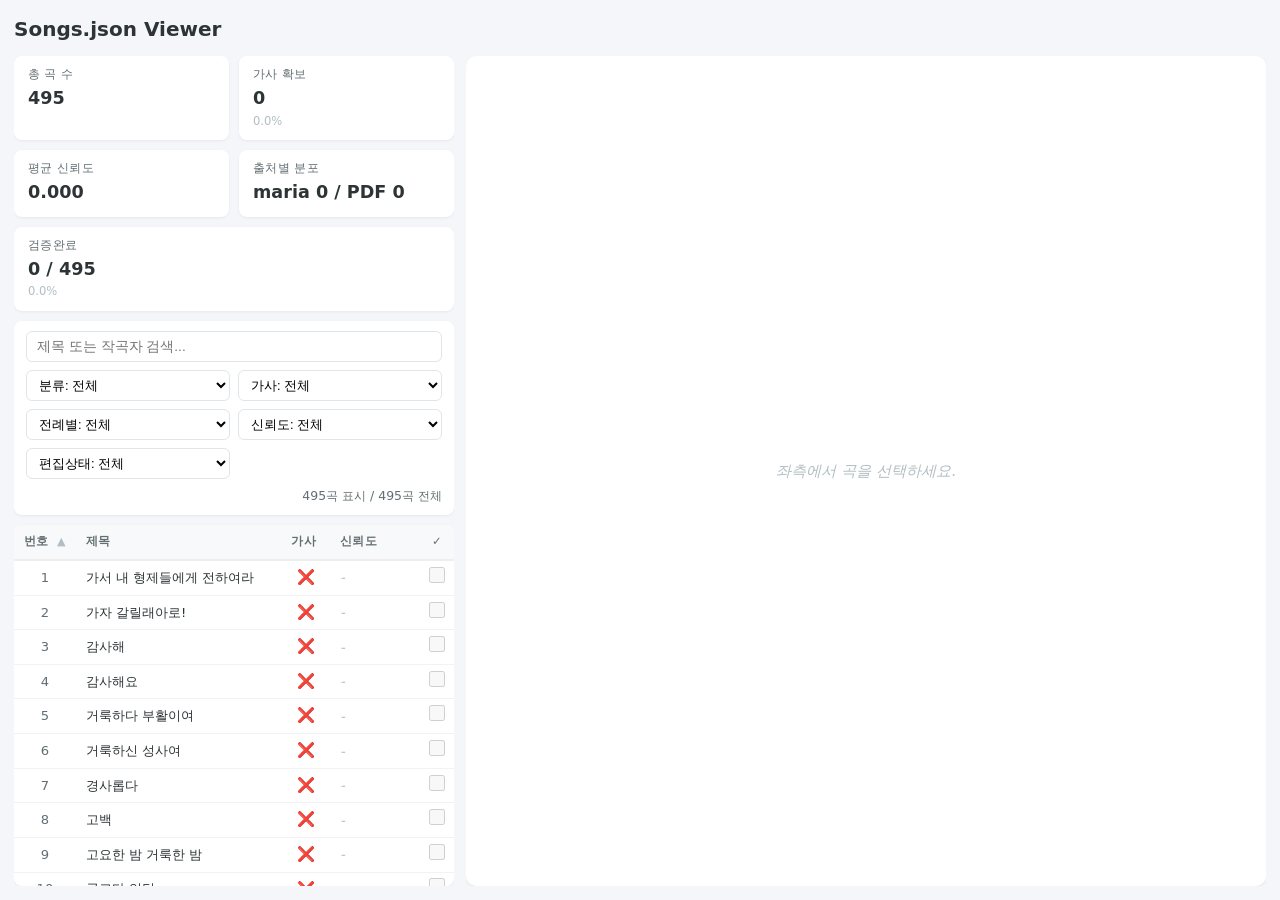
==== commit 718ad624: "S-007: 스키마 v2.1 — 비고 부활 + 음악 메타 (조표·박자) 도입 ADR-007 채택. 곡 객체에 3개 필드 추가: - 비고 (str) — v1에서 색인.비고로 있다 v" ====
--- a/viewer/index.html
+++ b/viewer/index.html
@@ -370,6 +370,87 @@
   padding-bottom: 6px;
   border-bottom: 1px solid #f1f2f6;
 }
+
+/* 사용 경험 편집 블록 (ADR-008) */
+.impression-edit {
+  background: #fafbfc;
+  border: 1px solid #eee;
+  border-radius: 8px;
+  padding: 14px 18px;
+  font-size: 0.85rem;
+}
+.impression-edit .ie-row {
+  display: flex;
+  align-items: center;
+  gap: 8px;
+  margin: 6px 0;
+  flex-wrap: wrap;
+}
+.impression-edit .ie-label {
+  display: inline-block;
+  min-width: 60px;
+  color: #555;
+  font-weight: 600;
+}
+.impression-edit select {
+  padding: 4px 8px;
+  border: 1px solid #ddd;
+  border-radius: 4px;
+  background: #fff;
+  font-size: 0.85rem;
+}
+.impression-edit .ie-radio {
+  display: inline-flex;
+  align-items: center;
+  gap: 4px;
+  font-weight: normal;
+  color: #444;
+  cursor: pointer;
+}
+.impression-edit textarea#ieMemo {
+  flex: 1 1 auto;
+  min-height: 60px;
+  border: 1px solid #ddd;
+  border-radius: 4px;
+  padding: 6px 8px;
+  font-family: inherit;
+  font-size: 0.85rem;
+  resize: vertical;
+}
+.impression-edit .ie-actions { justify-content: flex-end; gap: 12px; margin-top: 10px; }
+.impression-edit .ie-status { font-size: 0.8rem; color: #27ae60; }
+.impression-edit .ie-meta { font-size: 0.78rem; color: #888; }
+.impression-edit .ie-recent-title {
+  margin-top: 14px;
+  margin-bottom: 6px;
+  font-size: 0.78rem;
+  color: #666;
+  font-weight: 600;
+  border-top: 1px dashed #eee;
+  padding-top: 8px;
+}
+.impression-edit .ie-recent {
+  font-size: 0.78rem;
+  color: #555;
+  max-height: 120px;
+  overflow-y: auto;
+}
+.impression-edit .ie-recent .ie-log-entry {
+  padding: 4px 0;
+  border-bottom: 1px dotted #eee;
+}
+.impression-edit .ie-recent .ie-log-entry:last-child { border-bottom: none; }
+.impression-edit .ie-recent .ie-log-time { color: #999; margin-right: 8px; }
+.impression-edit .ie-recent .ie-log-src {
+  display: inline-block;
+  font-size: 0.7rem;
+  background: #eef;
+  color: #557;
+  padding: 1px 6px;
+  border-radius: 3px;
+  margin-left: 6px;
+}
+.impression-edit .no-data { color: #aaa; font-style: italic; }
 
 .lyrics-box {
   background: #fafbfc;
@@ -849,6 +930,66 @@
       </div>
       <div class="detail-meta" id="detailMeta"></div>
 
+      <div class="detail-section-title">곡 메타 <span class="hint" style="font-weight:normal;color:#888;font-size:0.8rem;">— 비고·조표·박자 (v2.1)</span></div>
+      <div class="impression-edit" id="songMetaEdit">
+        <div class="ie-row">
+          <label class="ie-label">조표</label>
+          <input type="text" id="smKeysig" placeholder="-7..+7" style="width:70px; padding:4px 8px; font-size:0.85rem;" maxlength="3">
+          <label class="ie-label" style="margin-left:18px;">박자</label>
+          <input type="text" id="smMeter" placeholder="4/4" style="width:80px; padding:4px 8px; font-size:0.85rem;" maxlength="8">
+          <span class="ie-meta" style="margin-left:14px;">샤프 +N / 플랫 -N / 0=다장조 / 빈칸=미확인</span>
+        </div>
+        <div class="ie-row">
+          <label class="ie-label" style="vertical-align:top;">비고</label>
+          <textarea id="smRemark" placeholder="3절은 반주만 등 자유 메모" spellcheck="false" rows="2" style="flex:1; padding:6px 8px; font-family:inherit; font-size:0.85rem; resize:vertical;"></textarea>
+        </div>
+        <div class="ie-row ie-actions">
+          <span class="ie-status" id="smStatus"></span>
+          <button class="btn btn-primary" id="smSaveBtn" type="button">곡 메타 저장</button>
+        </div>
+      </div>
+
+      <div class="detail-section-title">사용 경험 <span class="hint" style="font-weight:normal;color:#888;font-size:0.8rem;">— 학생들과 부딪쳐 본 인상</span></div>
+      <div class="impression-edit" id="impressionEdit">
+        <div class="ie-row">
+          <label class="ie-label">난이도</label>
+          <select id="ieDifficulty">
+            <option value="">미정</option>
+            <option value="상">상</option>
+            <option value="중">중</option>
+            <option value="하">하</option>
+          </select>
+          <label class="ie-label">음역</label>
+          <select id="ieRange">
+            <option value="">미정</option>
+            <option value="높음">높음</option>
+            <option value="중간">중간</option>
+            <option value="낮음">낮음</option>
+          </select>
+        </div>
+        <div class="ie-row">
+          <span class="ie-label">떼창적합</span>
+          <label class="ie-radio"><input type="radio" name="ieSing" value="true"> 적합</label>
+          <label class="ie-radio"><input type="radio" name="ieSing" value="false"> 부적합</label>
+          <label class="ie-radio"><input type="radio" name="ieSing" value=""> 미정</label>
+          <span class="ie-label" style="margin-left:18px;">반주필수</span>
+          <label class="ie-radio"><input type="radio" name="ieAccomp" value="true"> 필수</label>
+          <label class="ie-radio"><input type="radio" name="ieAccomp" value="false"> 무반주가능</label>
+          <label class="ie-radio"><input type="radio" name="ieAccomp" value=""> 미정</label>
+        </div>
+        <div class="ie-row">
+          <label class="ie-label" style="vertical-align:top;">메모</label>
+          <textarea id="ieMemo" placeholder="후렴 쉬움, 도입부 어려움 등" spellcheck="false"></textarea>
+        </div>
+        <div class="ie-row ie-actions">
+          <span class="ie-status" id="ieStatus"></span>
+          <span class="ie-meta" id="ieMeta"></span>
+          <button class="btn btn-primary" id="ieSaveBtn" type="button">사용경험 저장</button>
+        </div>
+        <div class="ie-recent-title">최근 소감 로그</div>
+        <div class="ie-recent" id="ieRecent"><span class="no-data">로그 없음</span></div>
+      </div>
+
       <div class="lyrics-section-header">
         <span class="title">가사 <span id="detailLyricsMark"></span> <span class="dirty-dot" id="dirtyDot" style="display:none;" title="저장되지 않은 변경사항">●</span></span>
         <span class="hint">Ctrl+S 저장 · Esc 되돌리기 · 곡 이동 시 자동 저장</span>
@@ -1236,26 +1377,31 @@
     renderPreview(body);
     setSaveStatus('', '');
 
-    // Meta
+    // Meta (v2.1 — 색인 9필드. 비고·조표·박자는 아래 '곡 메타 편집' 블록에서 표시·편집)
     const metaEl = document.getElementById('detailMeta');
     const liturgy = song.색인 || {};
-    const extId = song.외부ID || {};
     const metaItems = [
       ['작곡자', song.작곡자 || '-'],
       ['분류', song.분류 || '-'],
+      ['요약', liturgy.요약 || '-'],
       ['전례별', liturgy.전례별 || '-'],
       ['전례시기', liturgy.전례시기 || '-'],
       ['성월별', liturgy.성월별 || '-'],
       ['대축일별', liturgy.대축일별 || '-'],
       ['관련성경구절', liturgy.관련성경구절 || '-'],
-      ['비고', liturgy.비고 || '-'],
-      ['가톨릭성가번호', extId.가톨릭성가번호 != null ? extId.가톨릭성가번호 : '-'],
-      ['가사출처', (song.가사 && song.가사.출처) || '-'],
-      ['절구조', (song.가사 && song.가사.절구조) || '-'],
+      ['느낌', liturgy.느낌 || '-'],
+      ['키워드', liturgy.키워드 || '-'],
+      ['곡모음집', liturgy.곡모음집 || '-'],
     ];
     metaEl.innerHTML = metaItems.map(([label, value]) =>
       '<div class="meta-item"><span class="meta-label">' + label + '</span><span class="meta-value">' + esc(String(value)) + '</span></div>'
     ).join('');
+
+    // 곡 메타 편집 블록 채우기 (v2.1, ADR-007)
+    populateSongMeta(song);
+
+    // 사용 경험 편집 블록 채우기 (ADR-008)
+    populateImpression(song);
 
     // Reliability
     const relGrid = document.getElementById('detailReliability');
@@ -1373,6 +1519,10 @@
       renderPreview(this.value);
       updateDirtyIndicator();
     });
+
+    // 사용 경험 저장 버튼 (ADR-008)
+    document.getElementById('ieSaveBtn').addEventListener('click', saveImpression);
+    document.getElementById('smSaveBtn').addEventListener('click', saveSongMeta);
 
     // Ref URL add/delete
     document.getElementById('refLinkAddBtn').addEventListener('click', addRefUrl);
@@ -1416,6 +1566,186 @@
         navTo(-1);
       }
     });
+  }
+
+  // ── 곡 메타 (v2.1, ADR-007) — 비고·조표·박자 편집 ──
+  function fmtKeysig(v) {
+    if (v === null || v === undefined || v === '') return '';
+    const n = Number(v);
+    if (Number.isNaN(n)) return String(v);
+    return n === 0 ? '0' : (n > 0 ? '+' + n : String(n));
+  }
+
+  function populateSongMeta(song) {
+    document.getElementById('smKeysig').value = fmtKeysig(song.조표);
+    document.getElementById('smMeter').value = song.박자 || '';
+    document.getElementById('smRemark').value = song.비고 || '';
+    document.getElementById('smKeysig').readOnly = readOnly;
+    document.getElementById('smMeter').readOnly = readOnly;
+    document.getElementById('smRemark').readOnly = readOnly;
+    document.getElementById('smSaveBtn').disabled = readOnly;
+    document.getElementById('smStatus').textContent = '';
+  }
+
+  function saveSongMeta() {
+    if (readOnly || selectedSongId === null) return;
+    const song = allSongs.find(s => s.번호 == selectedSongId);
+    if (!song) return;
+
+    const patch = {
+      비고: document.getElementById('smRemark').value,
+      조표: document.getElementById('smKeysig').value,
+      박자: document.getElementById('smMeter').value,
+    };
+
+    const status = document.getElementById('smStatus');
+    const btn = document.getElementById('smSaveBtn');
+    status.textContent = '저장 중...';
+    status.style.color = '#888';
+    btn.disabled = true;
+
+    fetch('/api/songs/' + encodeURIComponent(String(song.번호)), {
+      method: 'PUT',
+      headers: { 'Content-Type': 'application/json' },
+      body: JSON.stringify(patch),
+    })
+      .then(r => r.json().then(j => ({ httpOk: r.ok, body: j })))
+      .then(({ httpOk, body }) => {
+        if (!httpOk || !body.ok) {
+          status.textContent = '실패: ' + (body.error || body.detail || '알 수 없음');
+          status.style.color = '#c0392b';
+          btn.disabled = false;
+          return;
+        }
+        // 곡 객체 메모리에도 반영
+        song.비고 = patch.비고;
+        const ks = patch.조표.trim();
+        song.조표 = ks === '' ? null : Number(ks.replace('+', ''));
+        song.박자 = patch.박자.trim();
+        const changed = (body.changed || []).filter(c => c !== '가사.본문');
+        status.textContent = changed.length ? ('저장됨 ✓ (' + changed.join(', ') + ')') : '변경 없음';
+        status.style.color = changed.length ? '#27ae60' : '#888';
+        btn.disabled = false;
+      })
+      .catch(err => {
+        status.textContent = '실패: ' + err.message;
+        status.style.color = '#c0392b';
+        btn.disabled = false;
+      });
+  }
+
+  // ── 사용 경험 (ADR-008) ──
+  function populateImpression(song) {
+    const exp = song.사용경험 || {};
+    document.getElementById('ieDifficulty').value = exp.난이도 || '';
+    document.getElementById('ieRange').value = exp.음역 || '';
+    setRadio('ieSing', exp.떼창적합);
+    setRadio('ieAccomp', exp.반주필수);
+    document.getElementById('ieMemo').value = exp.메모 || '';
+    document.getElementById('ieMemo').readOnly = readOnly;
+    document.getElementById('ieDifficulty').disabled = readOnly;
+    document.getElementById('ieRange').disabled = readOnly;
+    document.querySelectorAll('input[name="ieSing"], input[name="ieAccomp"]').forEach(el => {
+      el.disabled = readOnly;
+    });
+    document.getElementById('ieSaveBtn').disabled = readOnly;
+    document.getElementById('ieStatus').textContent = '';
+    const meta = document.getElementById('ieMeta');
+    if (exp.최종갱신) {
+      meta.textContent = '최종갱신: ' + exp.최종갱신;
+    } else {
+      meta.textContent = '아직 기록 없음';
+    }
+    fetchRecentImpressions(song.번호);
+  }
+
+  function setRadio(name, value) {
+    const v = value === true ? 'true' : value === false ? 'false' : '';
+    document.querySelectorAll('input[name="' + name + '"]').forEach(el => {
+      el.checked = (el.value === v);
+    });
+  }
+
+  function getRadio(name) {
+    const el = document.querySelector('input[name="' + name + '"]:checked');
+    if (!el || el.value === '') return null;
+    return el.value === 'true';
+  }
+
+  function fetchRecentImpressions(num) {
+    const container = document.getElementById('ieRecent');
+    container.innerHTML = '<span class="no-data">로딩...</span>';
+    fetch('/api/impressions/' + encodeURIComponent(String(num)))
+      .then(r => r.ok ? r.json() : Promise.reject(new Error('HTTP ' + r.status)))
+      .then(data => {
+        const recent = data.최근로그 || [];
+        if (recent.length === 0) {
+          container.innerHTML = '<span class="no-data">로그 없음</span>';
+          return;
+        }
+        container.innerHTML = recent.map(e => {
+          const t = (e.시각 || '').replace('T', ' ').slice(0, 16);
+          const src = e.출처 === 'viewer-edit' ? 'viewer' : '회고';
+          return '<div class="ie-log-entry">' +
+            '<span class="ie-log-time">' + esc(t) + '</span>' +
+            esc(e.코멘트 || '') +
+            '<span class="ie-log-src">' + esc(src) + '</span>' +
+            '</div>';
+        }).join('');
+      })
+      .catch(() => {
+        container.innerHTML = '<span class="no-data">로그 조회 실패</span>';
+      });
+  }
+
+  function saveImpression() {
+    if (readOnly || selectedSongId === null) return;
+    const song = allSongs.find(s => s.번호 == selectedSongId);
+    if (!song) return;
+
+    const patch = {
+      난이도: document.getElementById('ieDifficulty').value || null,
+      음역: document.getElementById('ieRange').value || null,
+      떼창적합: getRadio('ieSing'),
+      반주필수: getRadio('ieAccomp'),
+      메모: document.getElementById('ieMemo').value,
+    };
+
+    const status = document.getElementById('ieStatus');
+    const btn = document.getElementById('ieSaveBtn');
+    status.textContent = '저장 중...';
+    status.style.color = '#888';
+    btn.disabled = true;
+
+    fetch('/api/impressions/' + encodeURIComponent(String(song.번호)), {
+      method: 'PUT',
+      headers: { 'Content-Type': 'application/json' },
+      body: JSON.stringify(patch),
+    })
+      .then(r => r.json().then(j => ({ httpOk: r.ok, body: j })))
+      .then(({ httpOk, body }) => {
+        if (!httpOk || !body.ok) {
+          status.textContent = '실패: ' + (body.error || body.detail || '알 수 없음');
+          status.style.color = '#c0392b';
+          btn.disabled = false;
+          return;
+        }
+        // 곡 객체 메모리에도 반영
+        song.사용경험 = body.사용경험;
+        status.textContent = '저장됨 ✓';
+        status.style.color = '#27ae60';
+        btn.disabled = false;
+        const meta = document.getElementById('ieMeta');
+        if (body.사용경험 && body.사용경험.최종갱신) {
+          meta.textContent = '최종갱신: ' + body.사용경험.최종갱신;
+        }
+        fetchRecentImpressions(song.번호);
+      })
+      .catch(err => {
+        status.textContent = '실패: ' + err.message;
+        status.style.color = '#c0392b';
+        btn.disabled = false;
+      });
   }
 
   // ── Verification Checkbox ──
